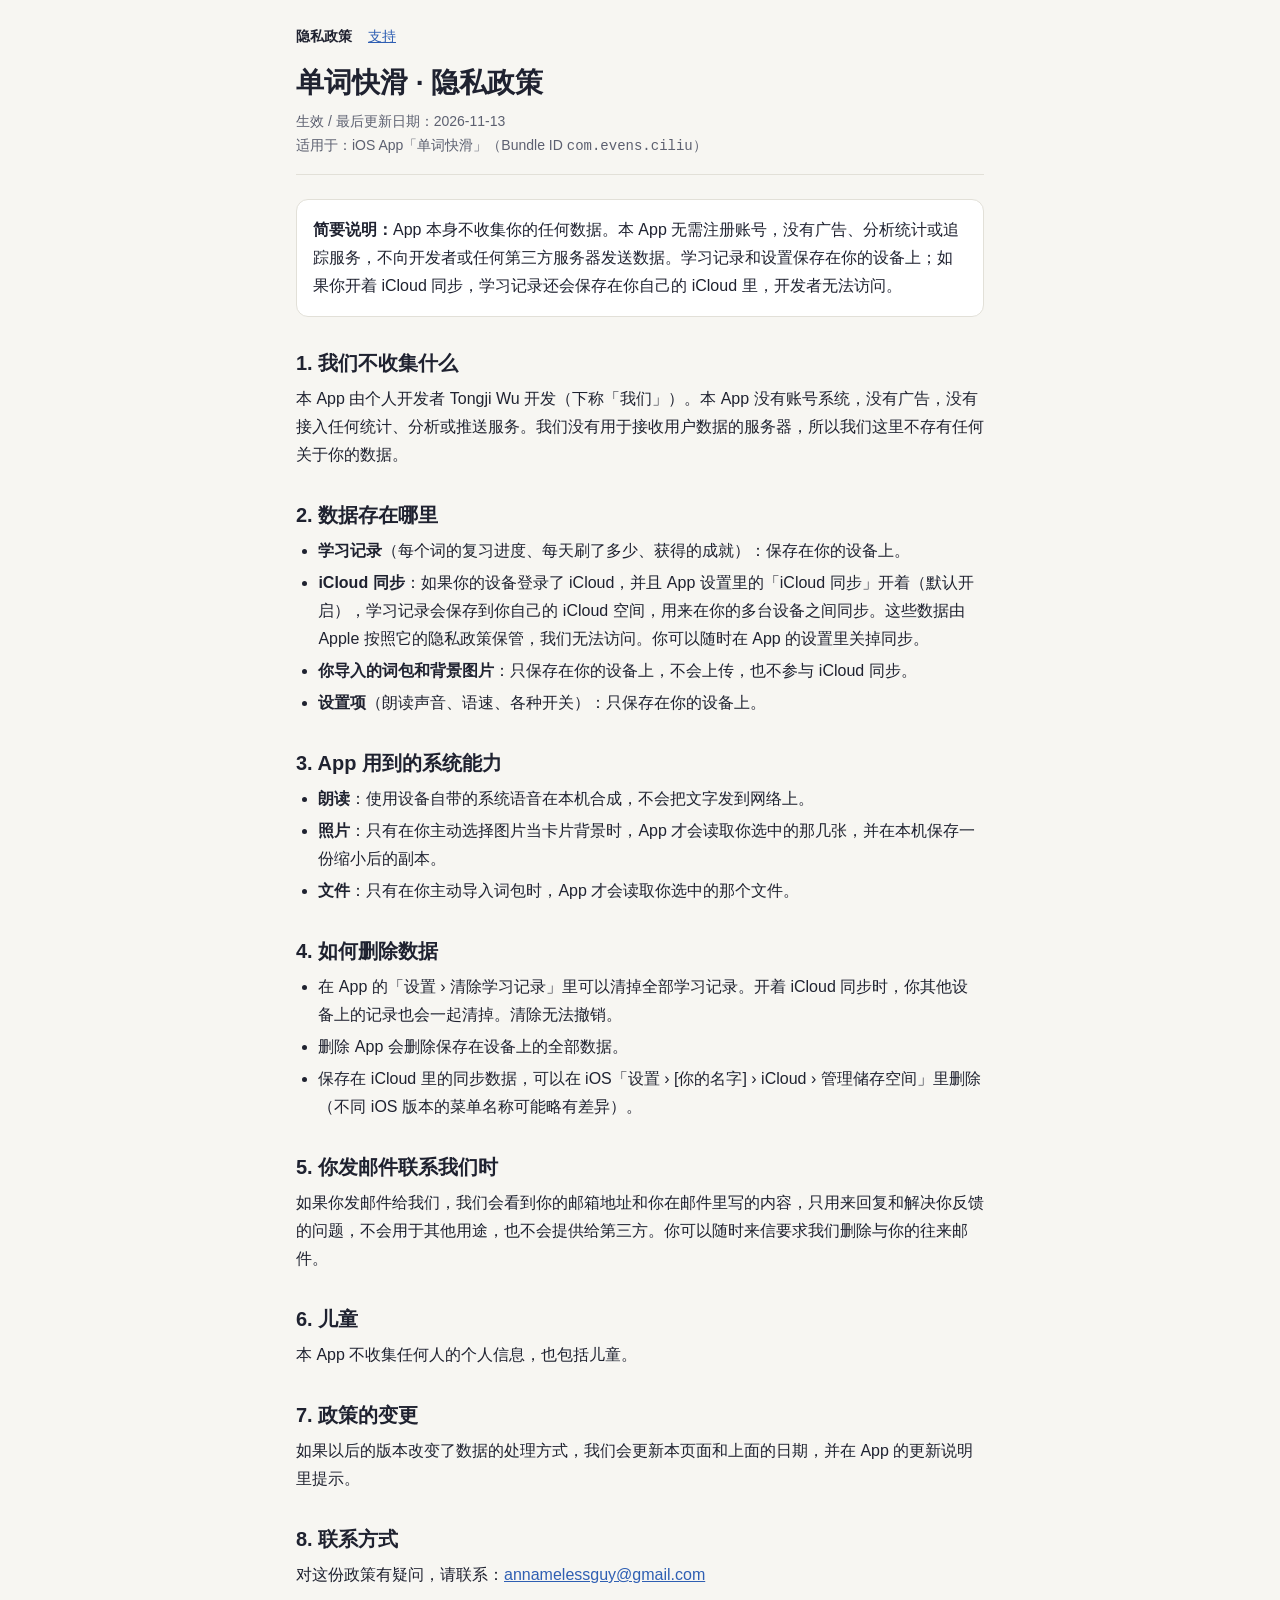
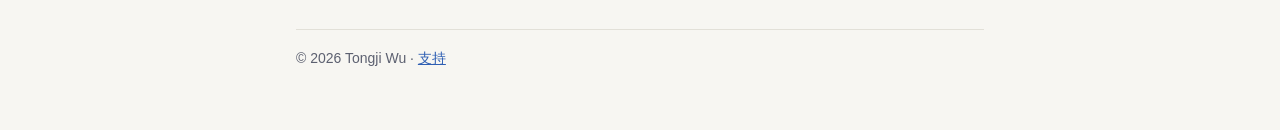
==== privacy.html @ a4b8c2f6 "单词快滑：隐私政策与支持页" ====
<!doctype html>
<html lang="zh-Hans">
<head>
<meta charset="utf-8">
<meta name="viewport" content="width=device-width, initial-scale=1">
<title>单词快滑隐私政策</title>
<meta name="description" content="单词快滑 iOS App 的隐私政策：App 不收集任何数据，学习记录保存在本机，开启 iCloud 同步时保存在你自己的 iCloud 里。">
<link rel="stylesheet" href="style.css">
</head>
<body>
<main>
<header>
  <nav>
    <a href="privacy.html" aria-current="page">隐私政策</a>
    <a href="support.html">支持</a>
  </nav>
  <h1>单词快滑 · 隐私政策</h1>
  <p class="meta">生效 / 最后更新日期：2026-11-13</p>
  <p class="meta">适用于：iOS App「单词快滑」（Bundle ID <code>com.evens.ciliu</code>）</p>
</header>

<div class="card">
  <p><strong>简要说明：</strong>App 本身不收集你的任何数据。本 App 无需注册账号，没有广告、分析统计或追踪服务，不向开发者或任何第三方服务器发送数据。学习记录和设置保存在你的设备上；如果你开着 iCloud 同步，学习记录还会保存在你自己的 iCloud 里，开发者无法访问。</p>
</div>

<h2>1. 我们不收集什么</h2>
<p>本 App 由个人开发者 Tongji Wu 开发（下称「我们」）。本 App 没有账号系统，没有广告，没有接入任何统计、分析或推送服务。我们没有用于接收用户数据的服务器，所以我们这里不存有任何关于你的数据。</p>

<h2>2. 数据存在哪里</h2>
<ul>
  <li><strong>学习记录</strong>（每个词的复习进度、每天刷了多少、获得的成就）：保存在你的设备上。</li>
  <li><strong>iCloud 同步</strong>：如果你的设备登录了 iCloud，并且 App 设置里的「iCloud 同步」开着（默认开启），学习记录会保存到你自己的 iCloud 空间，用来在你的多台设备之间同步。这些数据由 Apple 按照它的隐私政策保管，我们无法访问。你可以随时在 App 的设置里关掉同步。</li>
  <li><strong>你导入的词包和背景图片</strong>：只保存在你的设备上，不会上传，也不参与 iCloud 同步。</li>
  <li><strong>设置项</strong>（朗读声音、语速、各种开关）：只保存在你的设备上。</li>
</ul>

<h2>3. App 用到的系统能力</h2>
<ul>
  <li><strong>朗读</strong>：使用设备自带的系统语音在本机合成，不会把文字发到网络上。</li>
  <li><strong>照片</strong>：只有在你主动选择图片当卡片背景时，App 才会读取你选中的那几张，并在本机保存一份缩小后的副本。</li>
  <li><strong>文件</strong>：只有在你主动导入词包时，App 才会读取你选中的那个文件。</li>
</ul>

<h2 id="clear">4. 如何删除数据</h2>
<ul>
  <li>在 App 的「设置 › 清除学习记录」里可以清掉全部学习记录。开着 iCloud 同步时，你其他设备上的记录也会一起清掉。清除无法撤销。</li>
  <li>删除 App 会删除保存在设备上的全部数据。</li>
  <li>保存在 iCloud 里的同步数据，可以在 iOS「设置 › [你的名字] › iCloud › 管理储存空间」里删除（不同 iOS 版本的菜单名称可能略有差异）。</li>
</ul>

<h2>5. 你发邮件联系我们时</h2>
<p>如果你发邮件给我们，我们会看到你的邮箱地址和你在邮件里写的内容，只用来回复和解决你反馈的问题，不会用于其他用途，也不会提供给第三方。你可以随时来信要求我们删除与你的往来邮件。</p>

<h2>6. 儿童</h2>
<p>本 App 不收集任何人的个人信息，也包括儿童。</p>

<h2>7. 政策的变更</h2>
<p>如果以后的版本改变了数据的处理方式，我们会更新本页面和上面的日期，并在 App 的更新说明里提示。</p>

<h2>8. 联系方式</h2>
<p>对这份政策有疑问，请联系：<a href="mailto:annamelessguy@gmail.com">annamelessguy@gmail.com</a></p>

<footer>
  <p>© 2026 Tongji Wu · <a href="support.html">支持</a></p>
</footer>
</main>
</body>
</html>
---- style.css ----
:root {
  --bg: #f7f6f2;
  --surface: #ffffff;
  --text: #1f2230;
  --muted: #5c6070;
  --line: #e2e0d8;
  --accent: #2f5fb3;
  --todo-bg: #fff1b8;
  --todo-text: #6b4a00;
  --todo-line: #e0b400;
  color-scheme: light dark;
}
@media (prefers-color-scheme: dark) {
  :root:not([data-theme="light"]) {
    --bg: #15171f;
    --surface: #1d2030;
    --text: #e8e8ee;
    --muted: #a3a7b6;
    --line: #2e3244;
    --accent: #8fb0ff;
    --todo-bg: #4a3b00;
    --todo-text: #ffe28a;
    --todo-line: #b38f00;
  }
}
:root[data-theme="dark"] {
  --bg: #15171f;
  --surface: #1d2030;
  --text: #e8e8ee;
  --muted: #a3a7b6;
  --line: #2e3244;
  --accent: #8fb0ff;
  --todo-bg: #4a3b00;
  --todo-text: #ffe28a;
  --todo-line: #b38f00;
}
* { box-sizing: border-box; }
html { -webkit-text-size-adjust: 100%; }
body {
  margin: 0;
  background: var(--bg);
  color: var(--text);
  font: 16px/1.75 -apple-system, BlinkMacSystemFont, "PingFang SC", "Hiragino Sans GB", "Microsoft YaHei", "Segoe UI", Roboto, sans-serif;
}
main { max-width: 720px; margin: 0 auto; padding: 24px 16px 48px; }
header { border-bottom: 1px solid var(--line); margin-bottom: 24px; padding-bottom: 16px; }
nav { display: flex; flex-wrap: wrap; gap: 4px 16px; font-size: 14px; margin-bottom: 16px; }
nav a[aria-current="page"] { color: var(--text); font-weight: 600; text-decoration: none; }
h1 { font-size: 28px; line-height: 1.3; margin: 0 0 8px; }
h2 { font-size: 20px; line-height: 1.4; margin: 32px 0 8px; }
h3 { font-size: 17px; margin: 24px 0 4px; }
p, ul, ol { margin: 0 0 12px; }
ul, ol { padding-left: 1.4em; }
li { margin-bottom: 4px; }
a { color: var(--accent); }
.meta { color: var(--muted); font-size: 14px; margin: 0; }
.card { background: var(--surface); border: 1px solid var(--line); border-radius: 12px; padding: 16px; margin: 16px 0; }
.card p:last-child, .card ul:last-child { margin-bottom: 0; }
code { font: 14px ui-monospace, SFMono-Regular, Menlo, monospace; overflow-wrap: anywhere; }
footer { border-top: 1px solid var(--line); margin-top: 40px; padding-top: 16px; color: var(--muted); font-size: 14px; }
/* Draft markers: every .todo must be filled in, and .draft-banner removed, before the page goes public. */
.todo { background: var(--todo-bg); color: var(--todo-text); border-bottom: 2px solid var(--todo-line); padding: 0 4px; font-weight: 600; border-radius: 3px; }
.draft-banner { background: var(--todo-bg); color: var(--todo-text); border: 2px dashed var(--todo-line); border-radius: 8px; padding: 12px 16px; margin-bottom: 20px; font-weight: 600; }
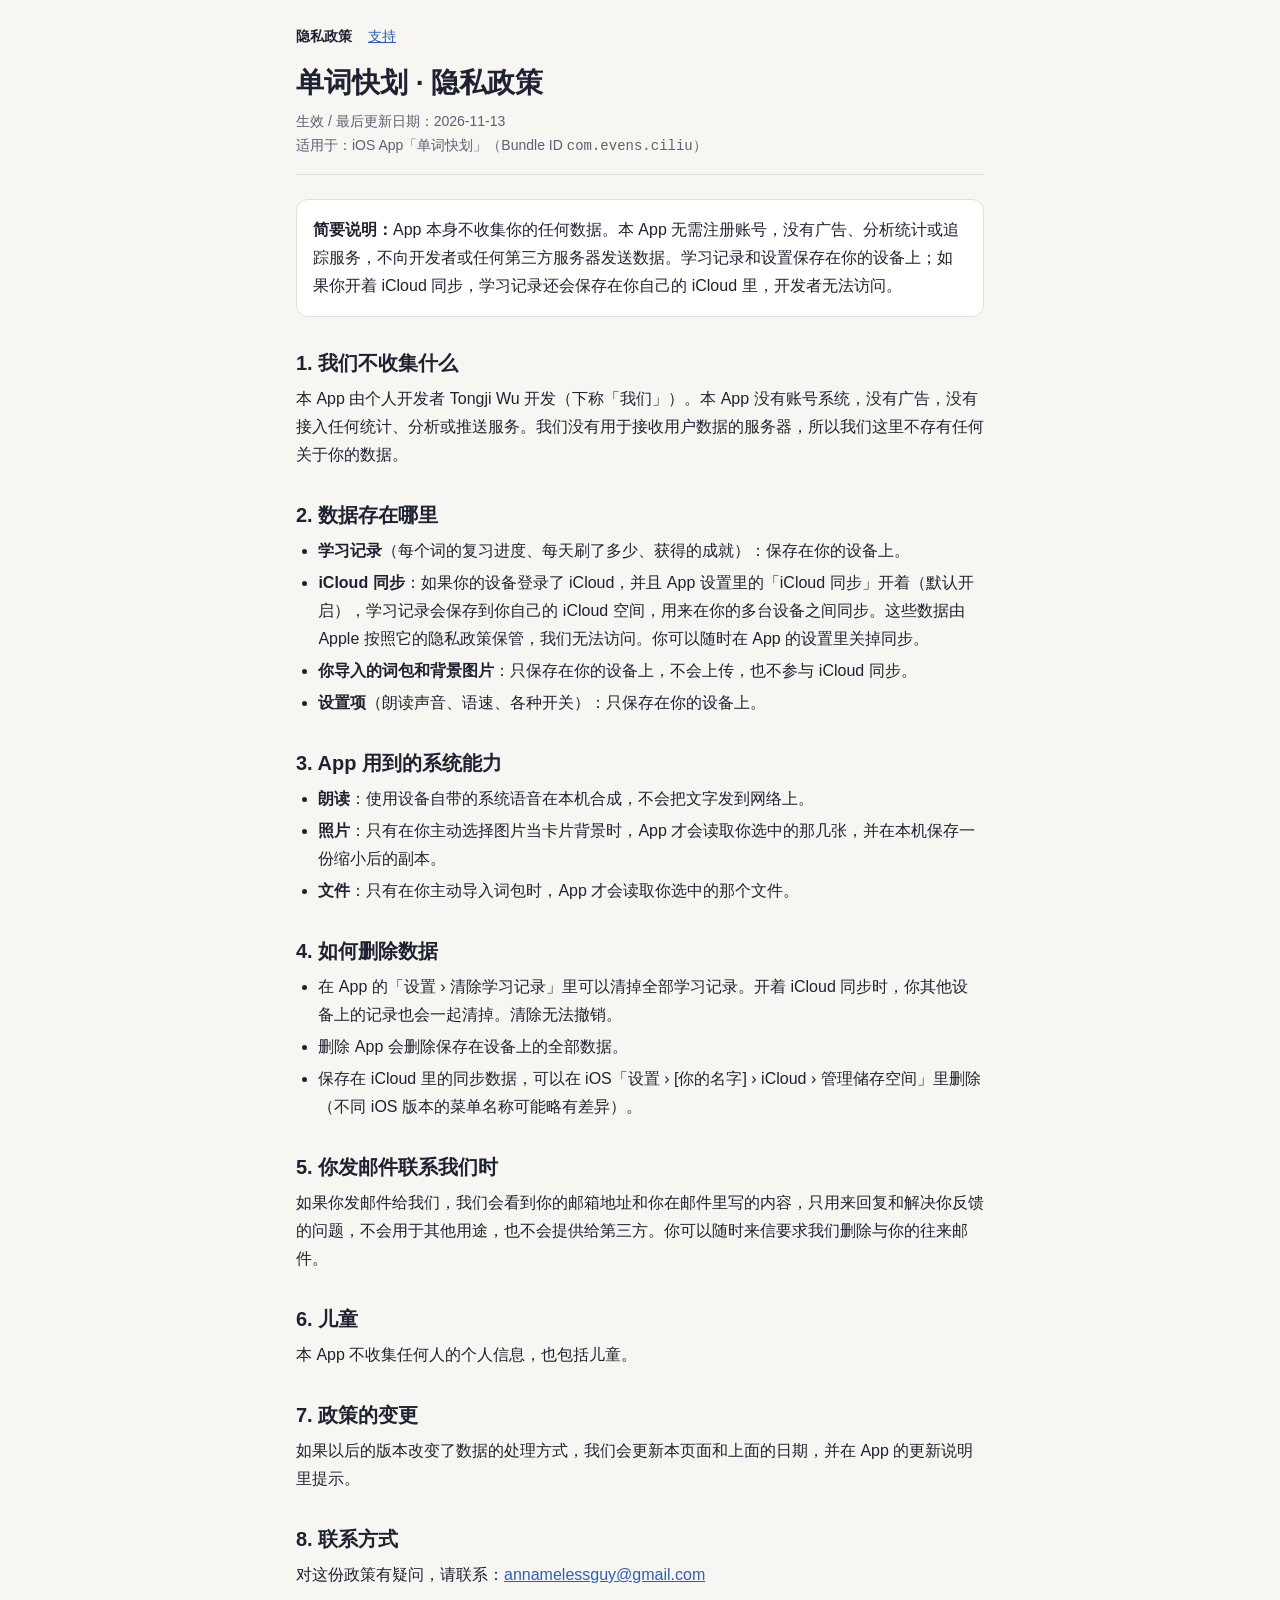
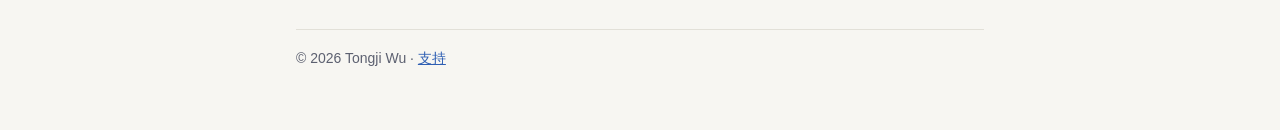
==== commit 04531bf9: "改名：单词快划" ====
--- a/privacy.html
+++ b/privacy.html
@@ -3,8 +3,8 @@
 <head>
 <meta charset="utf-8">
 <meta name="viewport" content="width=device-width, initial-scale=1">
-<title>单词快滑隐私政策</title>
-<meta name="description" content="单词快滑 iOS App 的隐私政策：App 不收集任何数据，学习记录保存在本机，开启 iCloud 同步时保存在你自己的 iCloud 里。">
+<title>单词快划隐私政策</title>
+<meta name="description" content="单词快划 iOS App 的隐私政策：App 不收集任何数据，学习记录保存在本机，开启 iCloud 同步时保存在你自己的 iCloud 里。">
 <link rel="stylesheet" href="style.css">
 </head>
 <body>
@@ -14,9 +14,9 @@
     <a href="privacy.html" aria-current="page">隐私政策</a>
     <a href="support.html">支持</a>
   </nav>
-  <h1>单词快滑 · 隐私政策</h1>
+  <h1>单词快划 · 隐私政策</h1>
   <p class="meta">生效 / 最后更新日期：2026-11-13</p>
-  <p class="meta">适用于：iOS App「单词快滑」（Bundle ID <code>com.evens.ciliu</code>）</p>
+  <p class="meta">适用于：iOS App「单词快划」（Bundle ID <code>com.evens.ciliu</code>）</p>
 </header>
 
 <div class="card">
